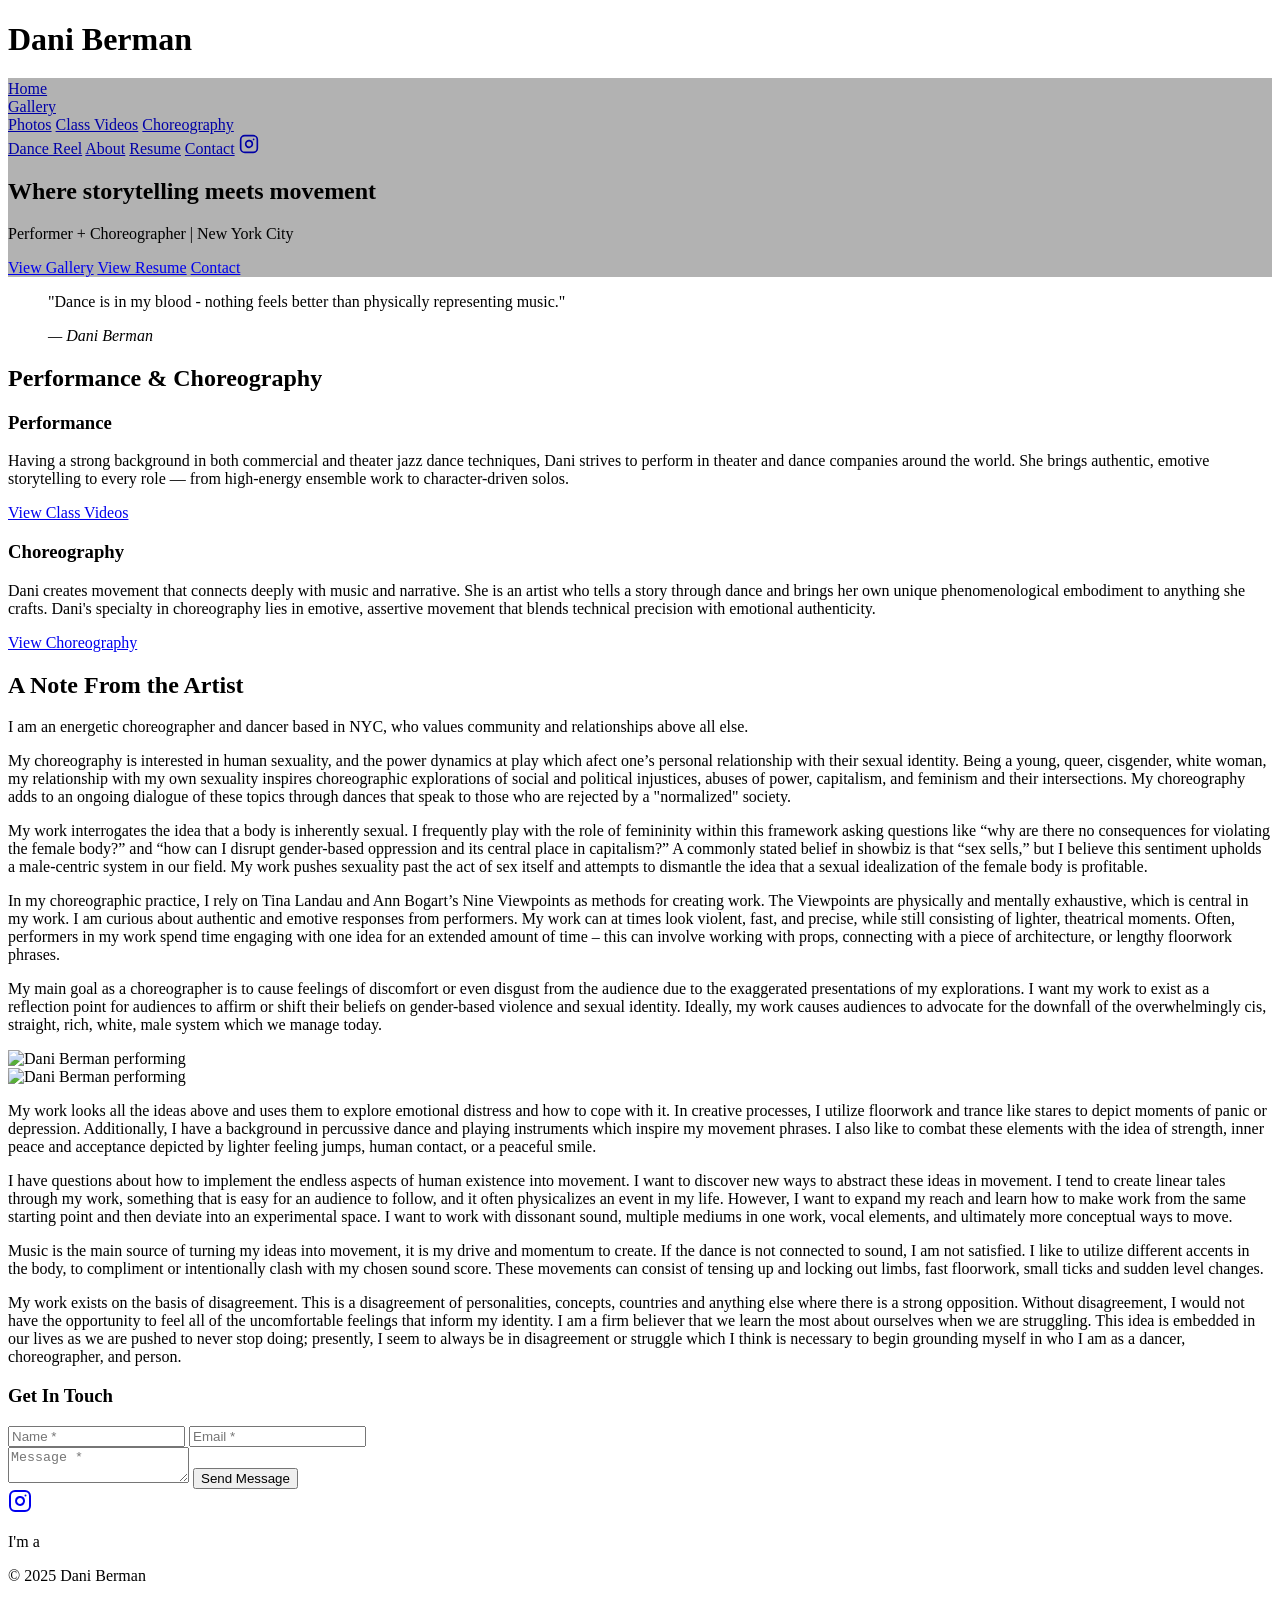
==== index.html @ 5fce4469 "Added new pictures and artist statement" ====
<!DOCTYPE html>
<html lang="en">
<head>
  <meta charset="UTF-8" />
  <meta name="viewport" content="width=device-width, initial-scale=1.0" />
  <title>Dani Berman | Dancer & Choreographer</title>
  <link rel="preconnect" href="https://fonts.googleapis.com">
  <link rel="preconnect" href="https://fonts.gstatic.com" crossorigin>
  <link href="https://fonts.googleapis.com/css2?family=Playfair+Display:wght@400;600;700&display=swap" rel="stylesheet">
  <link rel="stylesheet" href="style.css" />
  <style>
    /* Scroll Reveal Animation - Slide from Bottom */
    .reveal {
      opacity: 0;
      transform: translateY(100px);
      transition: all 0.8s ease;
    }

    .reveal.active {
      opacity: 1;
      transform: translateY(0);
    }

    /* Hero Section */
    .hero {
      background-image: url('Media/dani-banner.jpg');
      background-size: contain;
      background-position: center;
      background-repeat: no-repeat;
      position: relative;
      margin-top: -80px;
      padding-top: 80px;
    }

    .hero::before {
      content: '';
      position: absolute;
      top: 0;
      left: 0;
      right: 0;
      bottom: 0;
      background: rgba(0, 0, 0, 0.3);
      z-index: 1;
      pointer-events: none;
    }

    .hero-text {
      position: relative;
      z-index: 2;
    }
  </style>
</head>

<body>
  <header>
    <h1 class="logo">Dani Berman</h1>
    <nav>
      <a href="index.html" class="active">Home</a>
      <div class="dropdown">
        <a href="gallery.html">Gallery</a>
        <div class="dropdown-content">
          <a href="gallery.html#photos">Photos</a>
          <a href="gallery.html#class-videos">Class Videos</a>
          <a href="gallery.html#choreography">Choreography</a>
        </div>
      </div>
      <a href="dance-reel.html">Dance Reel</a>
      <a href="about.html">About</a>
      <a href="resume.html">Resume</a>
      <a href="contact.html">Contact</a>
      <a href="https://www.instagram.com/daniiberman" target="_blank" rel="noopener noreferrer" class="nav-social-link" aria-label="Instagram">
        <svg xmlns="http://www.w3.org/2000/svg" width="20" height="20" viewBox="0 0 24 24" fill="none" stroke="currentColor" stroke-width="2" stroke-linecap="round" stroke-linejoin="round">
          <rect x="2" y="2" width="20" height="20" rx="5" ry="5"></rect>
          <path d="M16 11.37A4 4 0 1 1 12.63 8 4 4 0 0 1 16 11.37z"></path>
          <line x1="17.5" y1="6.5" x2="17.51" y2="6.5"></line>
        </svg>
      </a>
    </nav>
  </header>

  <section class="hero">
    <div class="hero-text">
      <h2>Where storytelling meets movement</h2>
      <p class="hero-subtitle">Performer + Choreographer | New York City</p>
      <div class="hero-cta-group">
        <a href="gallery.html" class="btn btn-secondary">View Gallery</a>
        <a href="resume.html" class="btn btn-secondary">View Resume</a>
        <a href="contact.html" class="btn btn-secondary">Contact</a>
      </div>
    </div>
  </section>

  <section class="quote-feature">
    <blockquote>
      <p>"Dance is in my blood - nothing feels better than physically representing music."</p>
      <cite>— Dani Berman</cite>
    </blockquote>
  </section>

  <section class="dual-skills">
    <div class="content">
      <h2>Performance & Choreography</h2>
      <div class="skills-grid">
        <div class="skill-card">
          <h3>Performance</h3>
          <p>Having a strong background in both commercial and theater jazz dance techniques, Dani strives to perform in theater and dance companies around the world. She brings authentic, emotive storytelling to every role — from high-energy ensemble work to character-driven solos.</p>
          <a href="gallery.html#class-videos" class="btn btn-small">View Class Videos</a>
        </div>
        <div class="skill-card">
          <h3>Choreography</h3>
          <p>Dani creates movement that connects deeply with music and narrative. She is an artist who tells a story through dance and brings her own unique phenomenological embodiment to anything she crafts. Dani's specialty in choreography lies in emotive, assertive movement that blends technical precision with emotional authenticity.</p>
          <a href="gallery.html#choreography" class="btn btn-small">View Choreography</a>
        </div>
      </div>
    </div>
  </section>

  <section class="artist-statement">
    <div class="statement-container">
      <!-- h2 moved into the text column below -->

      <div class="statement-row reveal">
        <div class="statement-text">
          <h2>A Note From the Artist</h2>

          <p>I am an energetic choreographer and dancer based in NYC, who values community and relationships above all else.</p>
          <p>My choreography is interested in human sexuality, and the power dynamics at play which afect one’s personal relationship with their sexual identity. Being a young, queer, cisgender, white woman, my relationship with my own sexuality inspires choreographic explorations of social and political injustices, abuses of power, capitalism, and feminism and their intersections. My choreography adds to an ongoing dialogue of these topics through dances that speak to those who are rejected by a &quot;normalized&quot; society.</p>
          <p>My work interrogates the idea that a body is inherently sexual. I frequently play with the role of femininity within this framework asking questions like “why are there no consequences for violating the female body?” and “how can I disrupt gender-based oppression and its central place in capitalism?” A commonly stated belief in showbiz is that “sex sells,” but I believe this sentiment upholds a male-centric system in our field. My work pushes sexuality past the act of sex itself and attempts to dismantle the idea that a sexual idealization of the female body is profitable.</p>
          <p>In my choreographic practice, I rely on Tina Landau and Ann Bogart’s Nine Viewpoints as methods for creating work. The Viewpoints are physically and mentally exhaustive, which is central in my work. I am curious about authentic and emotive responses from performers. My work can at times look violent, fast, and precise, while still consisting of lighter, theatrical moments. Often, performers in my work spend time engaging with one idea for an extended amount of time – this can involve working with props, connecting with a piece of architecture, or lengthy floorwork phrases.</p>
          <p>My main goal as a choreographer is to cause feelings of discomfort or even disgust from the audience due to the exaggerated presentations of my explorations. I want my work to exist as a reflection point for audiences to affirm or shift their beliefs on gender-based violence and sexual identity. Ideally, my work causes audiences to advocate for the downfall of the overwhelmingly cis, straight, rich, white, male system which we manage today.</p>
        </div>
        <div class="statement-image">
          <img src="Media/25.jpeg" alt="Dani Berman performing" />
        </div>
      </div>

      <div class="statement-row reveal">
        <div class="statement-image">
          <img src="Media/27.jpeg" alt="Dani Berman performing" />
        </div>
        <div class="statement-text">
          <p>My work looks all the ideas above and uses them to explore emotional distress  and how to cope with it. In creative processes, I utilize floorwork and trance like stares to depict moments of panic or depression. Additionally, I have a background in percussive dance and playing instruments which inspire my movement phrases. I also like to combat these elements with the idea of strength, inner peace and acceptance depicted by lighter feeling jumps, human contact, or a peaceful smile.</p>

          <p>I have questions about how to implement the endless aspects of human existence into movement. I want to discover new ways to abstract these ideas in movement. I tend to create linear tales through my work, something that is easy for an audience to follow, and it often physicalizes an event in my life. However, I want to expand my reach and learn how to make work from the same starting point and then deviate into an experimental space. I want to work with dissonant sound, multiple mediums in one work, vocal elements, and ultimately more conceptual ways to move.</p>

          <p>Music is the main source of turning my ideas into movement, it is my drive and momentum to create. If the dance is not connected to sound, I am not satisfied. I like to utilize different accents in the body, to compliment or intentionally clash with my chosen sound score. These movements can consist of tensing up and locking out limbs, fast floorwork, small ticks and sudden level changes.</p>

          <p>My work exists on the basis of disagreement. This is a disagreement of personalities, concepts, countries and anything else where there is a strong opposition. Without disagreement, I would not have the opportunity to feel all of the uncomfortable feelings that inform my identity. I am a firm believer that we learn the most about ourselves when we are struggling. This idea is embedded in our lives as we are pushed to never stop doing; presently, I seem to always be in disagreement or struggle which I think is necessary to begin grounding myself in who I am as a dancer, choreographer, and person.</p>
        </div>
      </div>
    </div>
  </section>

  <section class="footer-contact">
    <div class="footer-contact-container">
      <h3>Get In Touch</h3>
      <form class="footer-contact-form" id="footerContactForm">
        <div class="footer-form-row">
          <input type="text" name="name" placeholder="Name *" required />
          <input type="email" name="email" placeholder="Email *" required />
        </div>
        <textarea name="message" placeholder="Message *" required></textarea>
        <button type="submit" class="btn btn-primary">Send Message</button>
      </form>
      <div id="footerStatusMessage" class="footer-message"></div>
    </div>
  </section>

  <footer>
    <div class="footer-left">
      <a href="https://www.instagram.com/daniiberman" target="_blank" rel="noopener noreferrer" class="social-link" aria-label="Instagram">
        <svg xmlns="http://www.w3.org/2000/svg" width="24" height="24" viewBox="0 0 24 24" fill="none" stroke="currentColor" stroke-width="2" stroke-linecap="round" stroke-linejoin="round">
          <rect x="2" y="2" width="20" height="20" rx="5" ry="5"></rect>
          <path d="M16 11.37A4 4 0 1 1 12.63 8 4 4 0 0 1 16 11.37z"></path>
          <line x1="17.5" y1="6.5" x2="17.51" y2="6.5"></line>
        </svg>
      </a>
      <div class="typing-container-footer">
        <p><span class="typing-static">I'm a&nbsp;</span><span class="typing-word-container"><span class="typed-text-footer"></span><span class="cursor-footer">&nbsp;</span></span></p>
      </div>
      <p>© 2025 Dani Berman</p>
    </div>
  </footer>

  <script>
    const footerForm = document.getElementById('footerContactForm');
    const footerStatusMessage = document.getElementById('footerStatusMessage');

    if (footerForm) {
      footerForm.addEventListener('submit', (e) => {
        e.preventDefault();

        const name = footerForm.elements.name.value;
        const email = footerForm.elements.email.value;
        const message = footerForm.elements.message.value;

        // Create mailto link
        const subject = encodeURIComponent(`Message from ${name}`);
        const body = encodeURIComponent(`${message}\n\n${name}`);
        const mailtoLink = `mailto:dani_berman@outlook.com?subject=${subject}&body=${body}`;

        // Open mail client
        window.location.href = mailtoLink;
      });
    }

    // Scroll Reveal Animation using Intersection Observer
    const reveals = document.querySelectorAll('.reveal');

    const revealOnScroll = new IntersectionObserver((entries) => {
      entries.forEach(entry => {
        if (entry.isIntersecting) {
          entry.target.classList.add('active');
        }
      });
    }, {
      threshold: 0.15
    });

    reveals.forEach(reveal => {
      revealOnScroll.observe(reveal);
    });

    // Footer Typing Effect
    const typedTextSpan = document.querySelector('.typed-text-footer');
    const cursor = document.querySelector('.cursor-footer');

    const words = ['choreographer', 'performer', 'professional'];
    const typingDelay = 100;
    const erasingDelay = 50;
    const newWordDelay = 2000;
    let wordIndex = 0;
    let charIndex = 0;

    function type() {
      if (charIndex < words[wordIndex].length) {
        cursor.classList.add('typing');
        typedTextSpan.textContent += words[wordIndex].charAt(charIndex);
        charIndex++;
        setTimeout(type, typingDelay);
      } else {
        cursor.classList.remove('typing');
        setTimeout(erase, newWordDelay);
      }
    }

    function erase() {
      if (charIndex > 0) {
        cursor.classList.add('typing');
        typedTextSpan.textContent = words[wordIndex].substring(0, charIndex - 1);
        charIndex--;
        setTimeout(erase, erasingDelay);
      } else {
        cursor.classList.remove('typing');
        wordIndex++;
        if (wordIndex >= words.length) wordIndex = 0;
        setTimeout(type, typingDelay + 500);
      }
    }

    document.addEventListener('DOMContentLoaded', () => {
      setTimeout(type, newWordDelay);
    });
  </script>
</body>
</html>
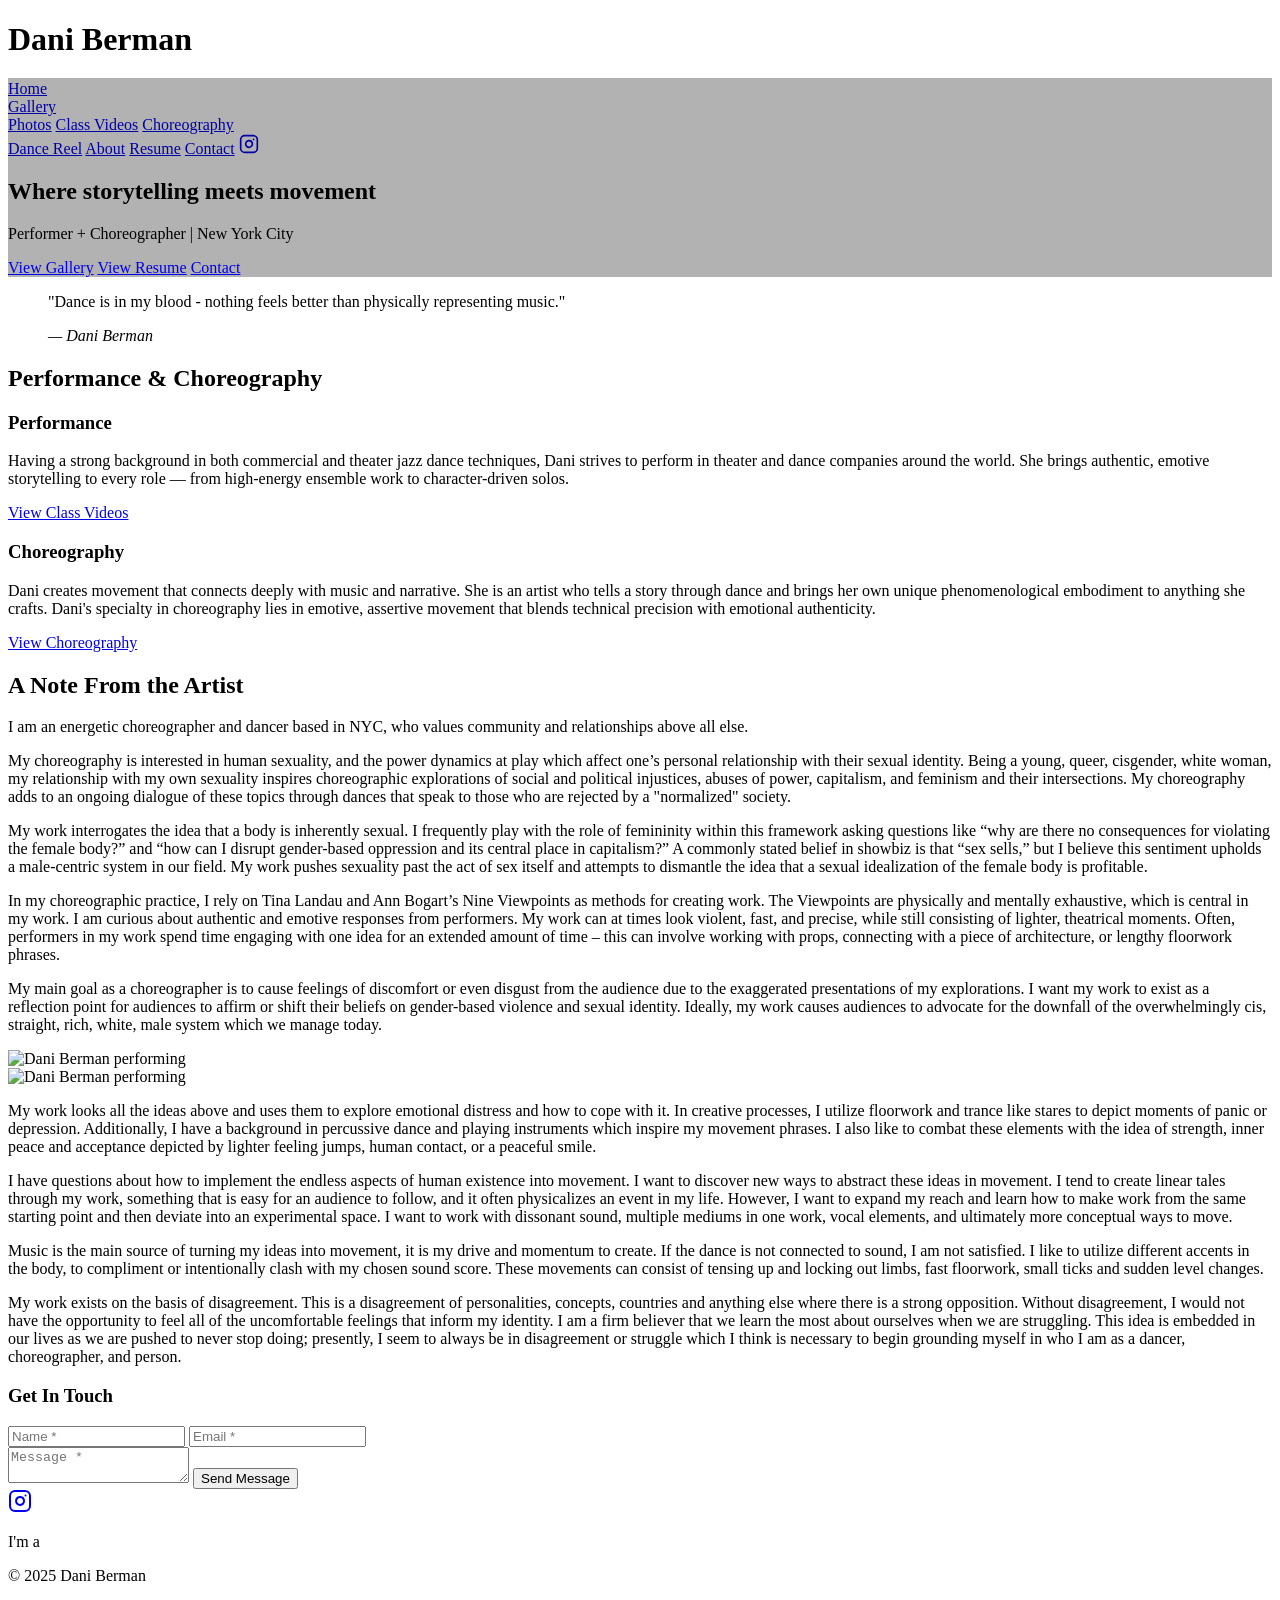
==== commit 6a664e38: "Fix resume bug" ====
--- a/index.html
+++ b/index.html
@@ -124,7 +124,7 @@
           <h2>A Note From the Artist</h2>
 
           <p>I am an energetic choreographer and dancer based in NYC, who values community and relationships above all else.</p>
-          <p>My choreography is interested in human sexuality, and the power dynamics at play which afect one’s personal relationship with their sexual identity. Being a young, queer, cisgender, white woman, my relationship with my own sexuality inspires choreographic explorations of social and political injustices, abuses of power, capitalism, and feminism and their intersections. My choreography adds to an ongoing dialogue of these topics through dances that speak to those who are rejected by a &quot;normalized&quot; society.</p>
+          <p>My choreography is interested in human sexuality, and the power dynamics at play which affect one’s personal relationship with their sexual identity. Being a young, queer, cisgender, white woman, my relationship with my own sexuality inspires choreographic explorations of social and political injustices, abuses of power, capitalism, and feminism and their intersections. My choreography adds to an ongoing dialogue of these topics through dances that speak to those who are rejected by a &quot;normalized&quot; society.</p>
           <p>My work interrogates the idea that a body is inherently sexual. I frequently play with the role of femininity within this framework asking questions like “why are there no consequences for violating the female body?” and “how can I disrupt gender-based oppression and its central place in capitalism?” A commonly stated belief in showbiz is that “sex sells,” but I believe this sentiment upholds a male-centric system in our field. My work pushes sexuality past the act of sex itself and attempts to dismantle the idea that a sexual idealization of the female body is profitable.</p>
           <p>In my choreographic practice, I rely on Tina Landau and Ann Bogart’s Nine Viewpoints as methods for creating work. The Viewpoints are physically and mentally exhaustive, which is central in my work. I am curious about authentic and emotive responses from performers. My work can at times look violent, fast, and precise, while still consisting of lighter, theatrical moments. Often, performers in my work spend time engaging with one idea for an extended amount of time – this can involve working with props, connecting with a piece of architecture, or lengthy floorwork phrases.</p>
           <p>My main goal as a choreographer is to cause feelings of discomfort or even disgust from the audience due to the exaggerated presentations of my explorations. I want my work to exist as a reflection point for audiences to affirm or shift their beliefs on gender-based violence and sexual identity. Ideally, my work causes audiences to advocate for the downfall of the overwhelmingly cis, straight, rich, white, male system which we manage today.</p>
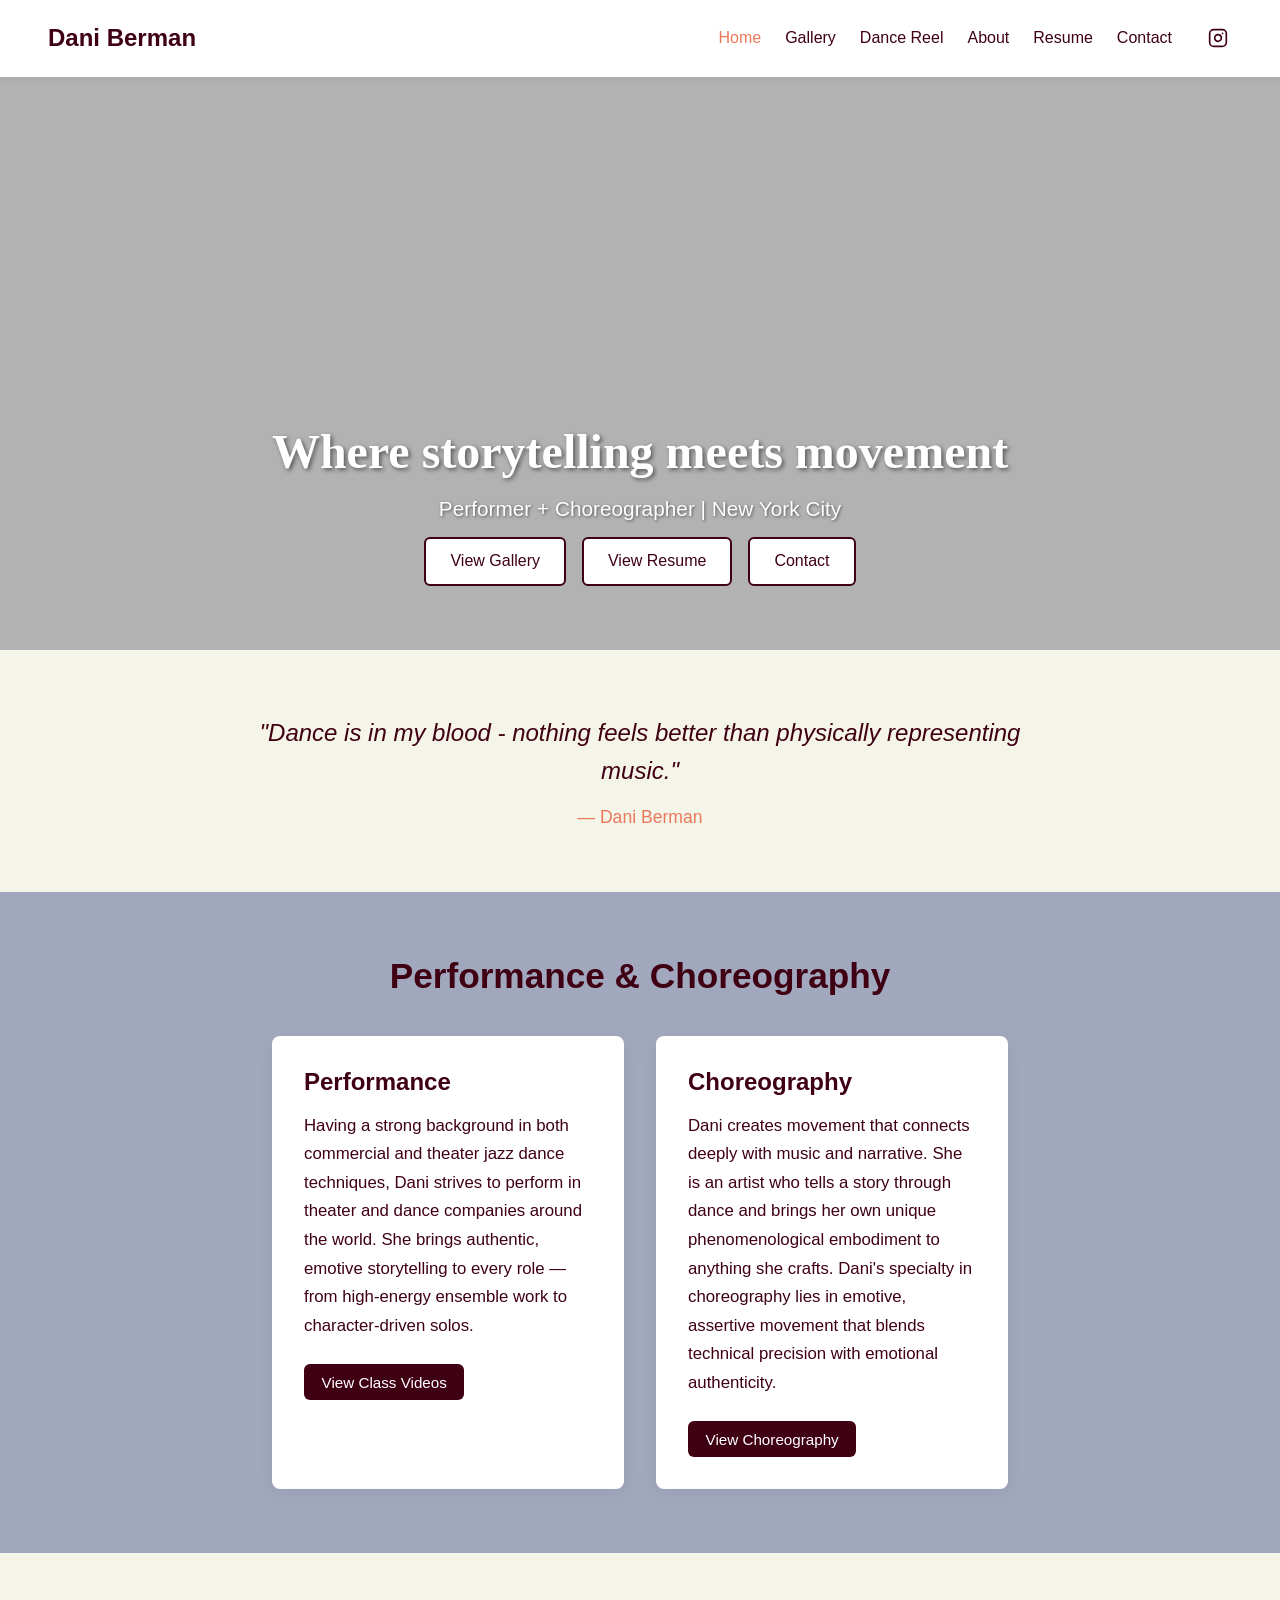
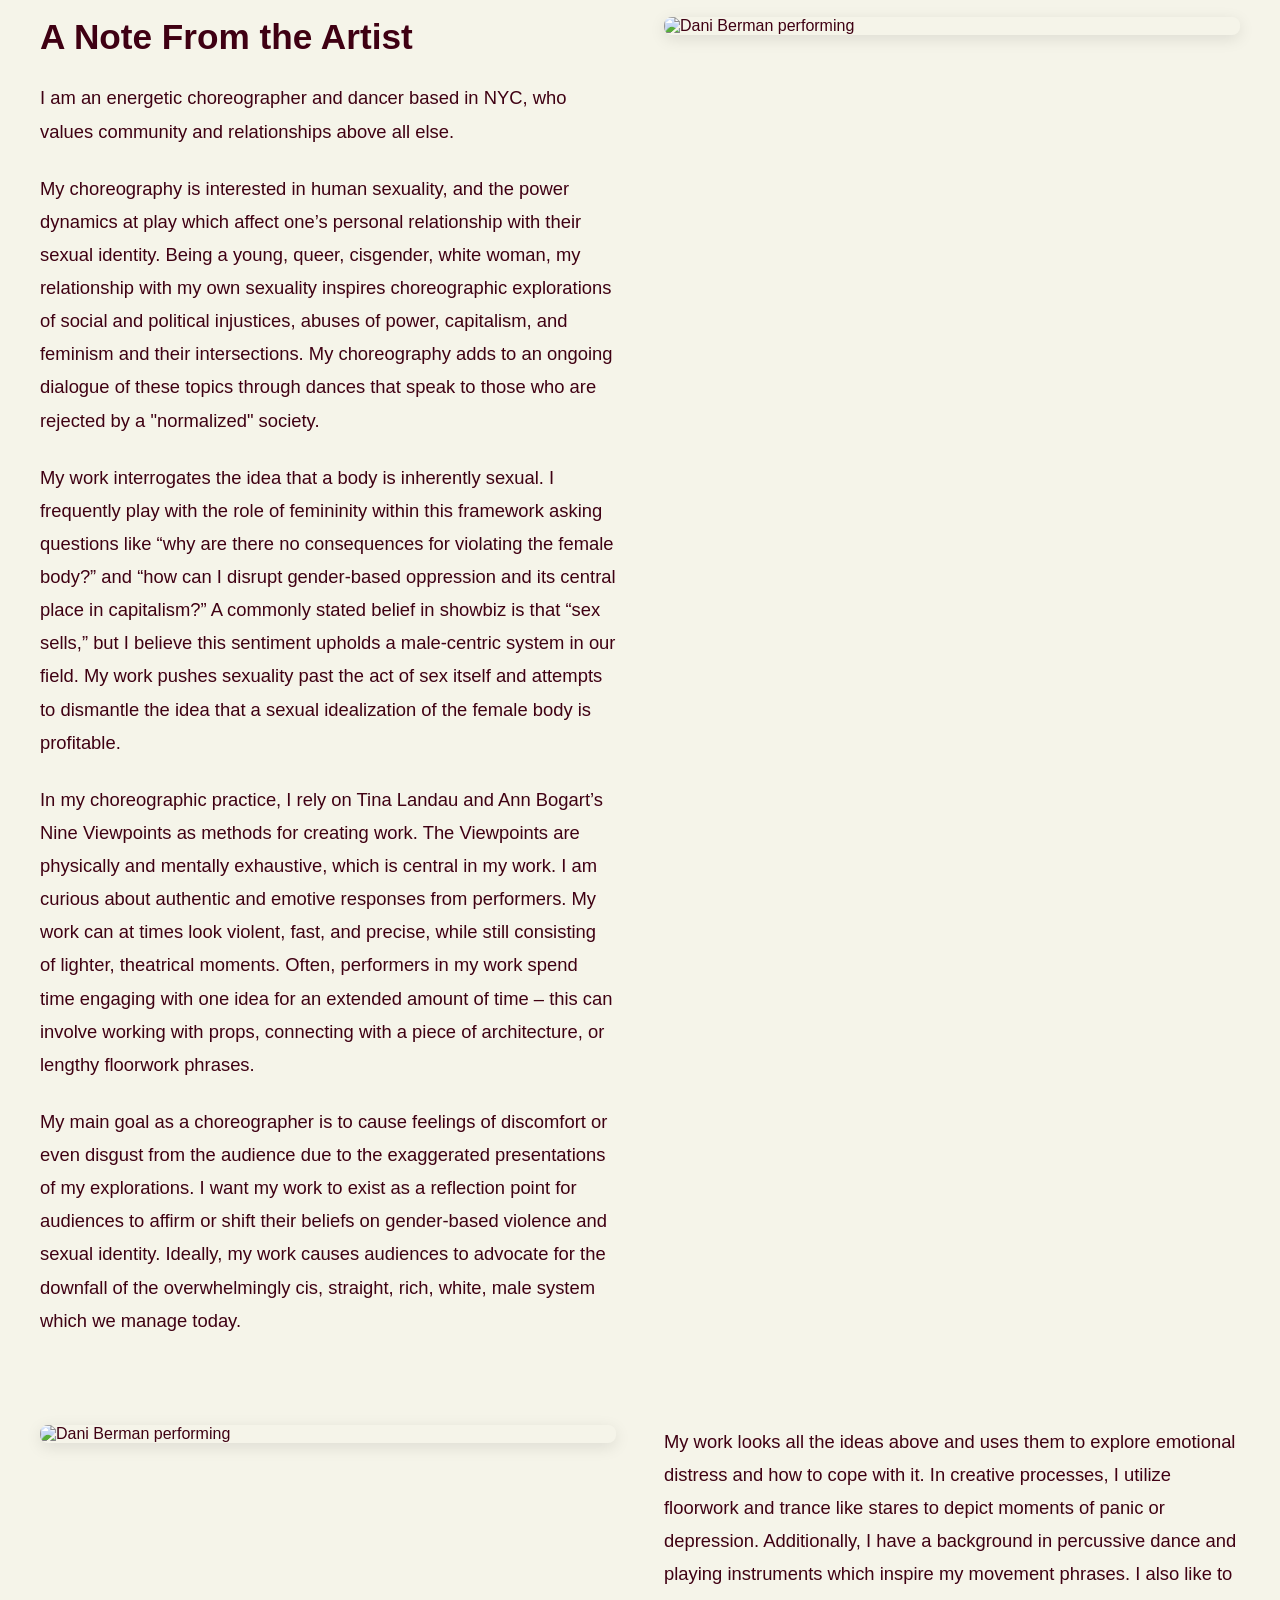
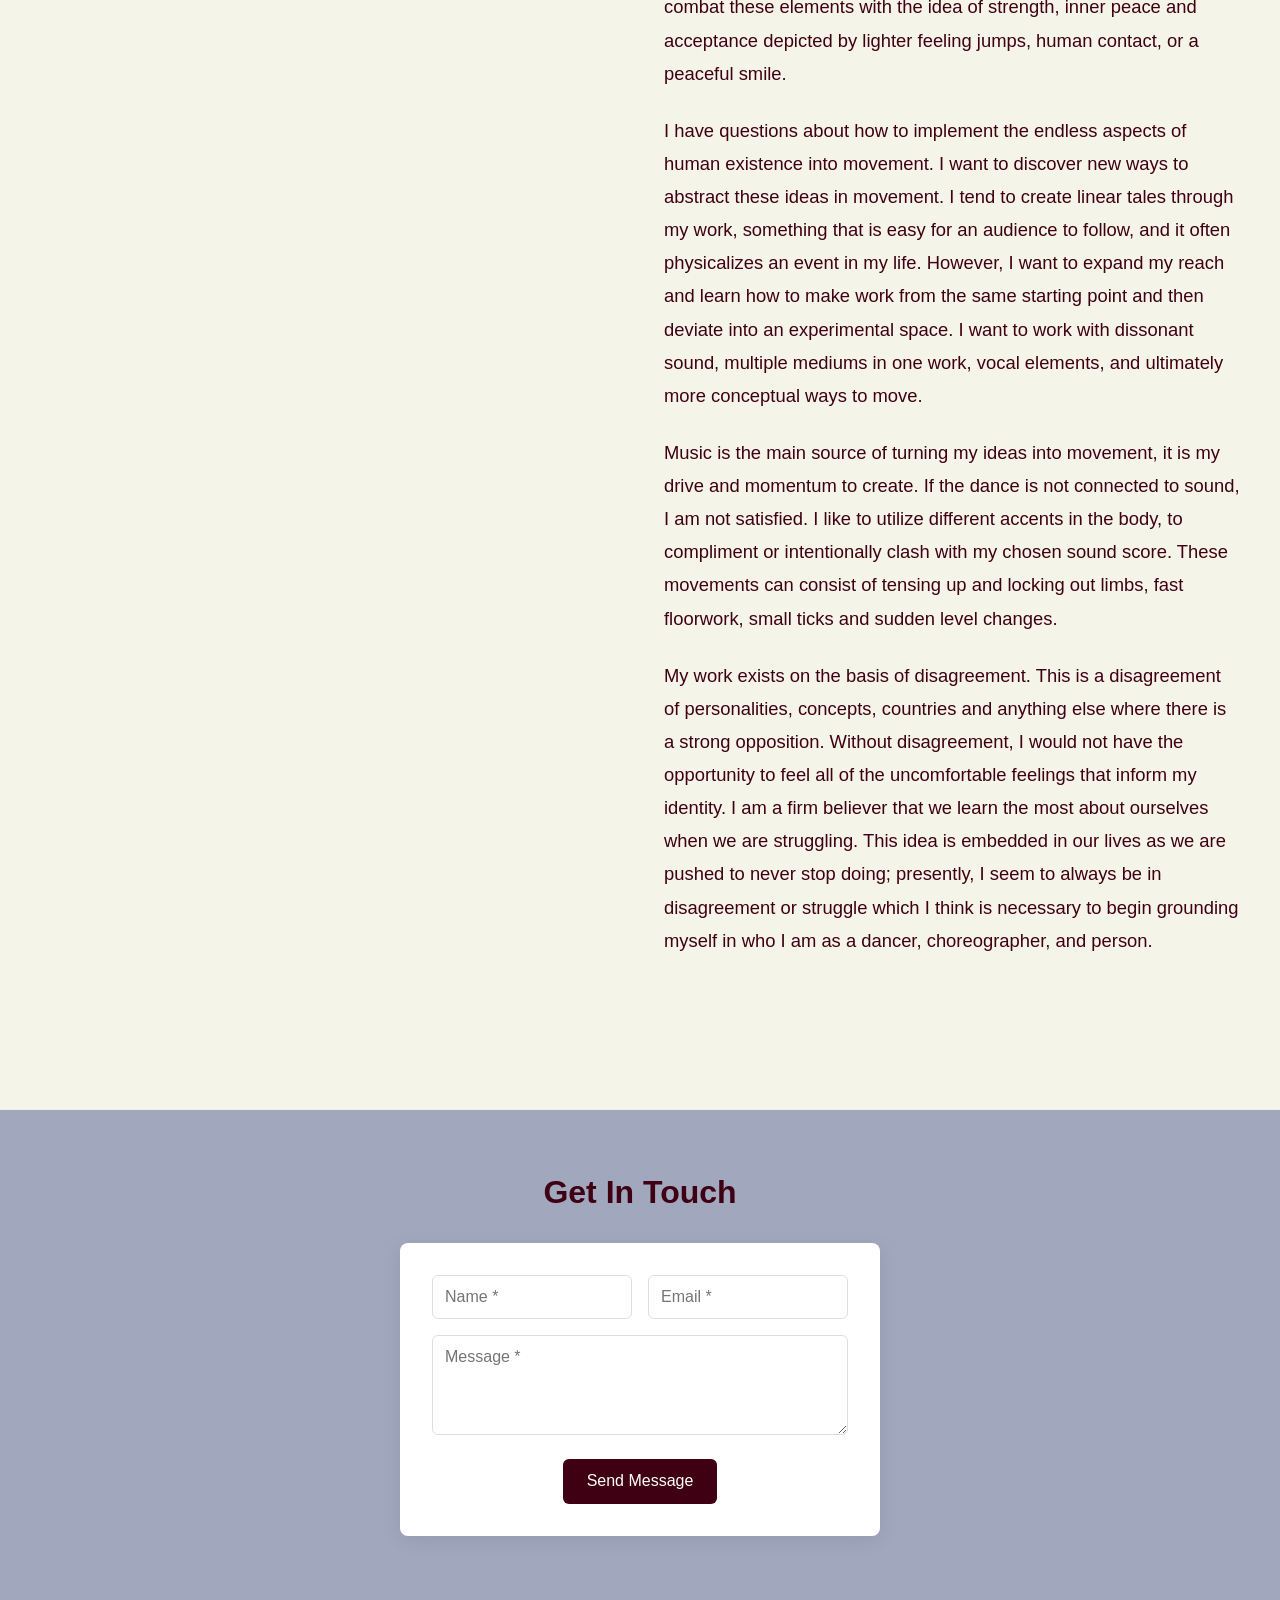
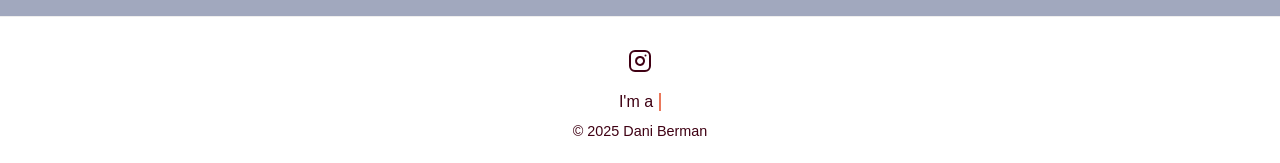
==== commit dcb0b21a: "Add Cor resume dropdown" ====
--- a/index.html
+++ b/index.html
@@ -66,7 +66,13 @@
       </div>
       <a href="dance-reel.html">Dance Reel</a>
       <a href="about.html">About</a>
-      <a href="resume.html">Resume</a>
+      <div class="dropdown">
+        <span class="dropdown-label">Resume</span>
+        <div class="dropdown-content">
+          <a href="resume.html">Performance</a>
+          <a href="coreographic-resume.html">Coreographic</a>
+        </div>
+      </div>
       <a href="contact.html">Contact</a>
       <a href="https://www.instagram.com/daniiberman" target="_blank" rel="noopener noreferrer" class="nav-social-link" aria-label="Instagram">
         <svg xmlns="http://www.w3.org/2000/svg" width="20" height="20" viewBox="0 0 24 24" fill="none" stroke="currentColor" stroke-width="2" stroke-linecap="round" stroke-linejoin="round">
--- a/style.css
+++ b/style.css
@@ -0,0 +1,1164 @@
+/* ===== Global Reset ===== */
+* {
+  margin: 0;
+  padding: 0;
+  box-sizing: border-box;
+}
+
+html {
+  scroll-behavior: smooth;
+  width: 100%;
+  overflow-x: hidden;
+}
+
+/* ===== Base ===== */
+body {
+  font-family: 'Poppins', sans-serif;
+  color: #3F0013;
+  background-color: #fff;
+  display: flex;
+  flex-direction: column;
+  min-height: 100vh;
+  width: 100%;
+  overflow-x: hidden;
+  padding-top: 80px;
+}
+
+/* ===== Header ===== */
+header {
+  display: flex;
+  justify-content: space-between;
+  align-items: center;
+  padding: 1.5rem 3rem;
+  background: #fff;
+  box-shadow: 0 2px 10px rgba(0, 0, 0, 0.05);
+  position: fixed;
+  top: 0;
+  left: 0;
+  right: 0;
+  z-index: 1000;
+  width: 100%;
+  border-bottom: 1px solid #fff;
+}
+
+.logo {
+  font-weight: 600;
+  font-size: 1.5rem;
+}
+
+.logo a {
+  text-decoration: none;
+  color: #3F0013;
+}
+
+nav {
+  display: flex;
+  gap: 1.5rem;
+  align-items: center;
+}
+
+nav a,
+.dropdown-label {
+  text-decoration: none;
+  color: #3F0013;
+  font-weight: 500;
+  transition: color 0.3s ease;
+}
+
+nav a:hover,
+nav a.active,
+.dropdown-label:hover,
+.dropdown-label.active {
+  color: #EA785B;
+}
+
+.dropdown-label {
+  cursor: default;
+  display: inline-block;
+  line-height: 1.2;
+}
+
+/* Dropdown Menu */
+.dropdown {
+  position: relative;
+  display: inline-block;
+}
+
+.dropdown-content {
+  display: none;
+  position: absolute;
+  background-color: #fff;
+  min-width: 140px;
+  box-shadow: 0 4px 16px rgba(0, 0, 0, 0.1);
+  border-radius: 6px;
+  z-index: 1000;
+  top: calc(100% + 0.5rem);
+  left: 0;
+}
+
+.dropdown-content::before {
+  content: '';
+  position: absolute;
+  top: -0.5rem;
+  left: 0;
+  right: 0;
+  height: 0.5rem;
+}
+
+.dropdown-content a {
+  color: #3F0013;
+  padding: 0.75rem 1rem;
+  text-decoration: none;
+  display: block;
+  margin-left: 0;
+  font-weight: 500;
+  transition: all 0.3s ease;
+}
+
+.dropdown-content a:first-child {
+  border-radius: 6px 6px 0 0;
+}
+
+.dropdown-content a:last-child {
+  border-radius: 0 0 6px 6px;
+}
+
+.dropdown-content a:hover {
+  background-color: rgba(234, 120, 91, 0.1);
+  color: #EA785B;
+}
+
+.dropdown:hover .dropdown-content {
+  display: block;
+}
+
+/* Nav Social Link */
+.nav-social-link {
+  display: flex;
+  align-items: center;
+  justify-content: center;
+  padding: 0.25rem;
+  margin-left: 0.5rem;
+  transition: all 0.3s ease;
+}
+
+.nav-social-link svg {
+  display: block;
+  stroke: #3F0013;
+  transition: stroke 0.3s ease;
+}
+
+.nav-social-link:hover svg {
+  stroke: #EA785B;
+}
+
+/* ===== Hero ===== */
+.hero {
+  flex: 1;
+  display: flex;
+  align-items: flex-end;
+  justify-content: center;
+  background: url('Media/dani-banner.jpg') center center no-repeat;
+  background-size: 100% 100%;
+  text-align: center;
+  padding: 4rem 2rem;
+  min-height: 650px;
+  max-height: 650px;
+  position: relative;
+}
+
+.hero-text {
+  max-width: 800px;
+  margin: 0 auto;
+  position: relative;
+  z-index: 2;
+}
+
+.hero-text h2 {
+  font-size: 3rem;
+  margin-bottom: 1rem;
+  font-weight: 600;
+  line-height: 1.2;
+  color: #fff;
+  text-shadow: 2px 2px 4px rgba(0, 0, 0, 0.5);
+  font-family: 'Playfair Display', serif;
+}
+
+.hero-subtitle {
+  font-size: 1.3rem;
+  margin-bottom: 1rem;
+  font-weight: 500;
+  color: #fff;
+  text-shadow: 1px 1px 3px rgba(0, 0, 0, 0.5);
+}
+
+.hero-description {
+  font-size: 1.1rem;
+  margin-bottom: 2rem;
+  color: #fff;
+  font-weight: 400;
+  text-shadow: 1px 1px 3px rgba(0, 0, 0, 0.5);
+}
+
+.hero-cta-group {
+  display: flex;
+  gap: 1rem;
+  justify-content: center;
+  flex-wrap: wrap;
+}
+
+.btn {
+  padding: 0.85rem 1.5rem;
+  border-radius: 6px;
+  text-decoration: none;
+  transition: all 0.3s ease;
+  font-weight: 500;
+  display: inline-block;
+}
+
+.btn-primary {
+  background: #3F0013;
+  color: #fff;
+}
+
+.btn-primary:hover {
+  background: #EA785B;
+  transform: translateY(-2px);
+  box-shadow: 0 4px 12px rgba(217, 135, 91, 0.3);
+}
+
+.btn-secondary {
+  background: #fff;
+  color: #3F0013;
+  border: 2px solid #3F0013;
+}
+
+.btn-secondary:hover {
+  background: #3F0013;
+  color: #fff;
+  transform: translateY(-2px);
+  box-shadow: 0 4px 12px rgba(46, 46, 46, 0.2);
+}
+
+.btn-small {
+  padding: 0.6rem 1.1rem;
+  font-size: 0.95rem;
+}
+
+/* ===== Content ===== */
+.content {
+  flex: 1;
+  max-width: 800px;
+  margin: 3rem auto;
+  padding: 0 2rem;
+}
+
+.content:has(.video-container) {
+  max-width: 1200px;
+}
+
+.content h2 {
+  font-size: 2rem;
+  margin-bottom: 1.5rem;
+  color: #3F0013;
+}
+
+.content p {
+  font-size: 1.05rem;
+  line-height: 1.7;
+  margin-bottom: 1.5rem;
+  color: #3F0013;
+}
+
+/* ===== Quote Feature Section ===== */
+.quote-feature {
+  background: #f5f4e9;
+  padding: 4rem 2rem;
+  text-align: center;
+}
+
+.quote-feature blockquote {
+  max-width: 800px;
+  margin: 0 auto;
+  position: relative;
+}
+
+.quote-feature blockquote p {
+  font-size: 1.5rem;
+  font-style: italic;
+  color: #3F0013;
+  line-height: 1.6;
+  margin-bottom: 1rem;
+  font-weight: 400;
+}
+
+.quote-feature blockquote cite {
+  font-size: 1.1rem;
+  color: #EA785B;
+  font-style: normal;
+  font-weight: 500;
+}
+
+/* ===== Dual Skills Section ===== */
+.dual-skills {
+  background: #A1A8BE;
+  padding: 4rem 2rem;
+}
+
+.dual-skills .content {
+  margin: 0 auto;
+}
+
+.dual-skills h2 {
+  text-align: center;
+  font-size: 2.2rem;
+  margin-bottom: 2.5rem;
+  color: #3F0013;
+}
+
+.skills-grid {
+  display: grid;
+  grid-template-columns: repeat(auto-fit, minmax(300px, 1fr));
+  gap: 2rem;
+  max-width: 900px;
+  margin: 0 auto;
+}
+
+.skill-card {
+  background: #fff;
+  padding: 2rem;
+  border-radius: 8px;
+  box-shadow: 0 4px 16px rgba(0, 0, 0, 0.06);
+  transition: transform 0.3s ease, box-shadow 0.3s ease;
+}
+
+.skill-card:hover {
+  transform: translateY(-5px);
+  box-shadow: 0 6px 24px rgba(0, 0, 0, 0.1);
+}
+
+.skill-card h3 {
+  font-size: 1.5rem;
+  margin-bottom: 1rem;
+  color: #3F0013;
+  font-weight: 600;
+}
+
+.skill-card p {
+  font-size: 1.05rem;
+  line-height: 1.7;
+  color: #3F0013;
+  margin-bottom: 1.5rem;
+}
+
+.skill-card .btn {
+  background: #3F0013;
+  color: #fff;
+}
+
+.skill-card .btn:hover {
+  background: #EA785B;
+}
+
+/* ===== Artist Statement Section ===== */
+.artist-statement {
+  background: #f5f4e9;
+  padding: 4rem 2rem;
+}
+
+.statement-container {
+  max-width: 1200px;
+  margin: 0 auto;
+}
+
+.artist-statement h2 {
+  text-align: left;
+  font-size: 2.2rem;
+  margin-bottom: 1.5rem;
+  color: #3F0013;
+}
+
+.statement-row {
+  display: flex;
+  gap: 3rem;
+  align-items: flex-start;
+  margin-bottom: 4rem;
+}
+
+.statement-row-reverse .statement-images {
+  align-items: flex-start;
+}
+
+.statement-row-reverse {
+  flex-direction: row-reverse;
+}
+
+.statement-text {
+  flex: 1;
+}
+
+.statement-text p {
+  font-size: 1.15rem;
+  line-height: 1.8;
+  margin-bottom: 1.5rem;
+  color: #3F0013;
+  text-align: left;
+}
+
+.statement-images {
+  flex: 1;
+  display: flex;
+  flex-direction: column;
+  gap: 2rem;
+}
+
+.statement-image {
+  flex: 1;
+  display: flex;
+  justify-content: center;
+  align-items: flex-start;
+}
+
+.statement-image img {
+  width: 100%;
+  height: auto;
+  border-radius: 8px;
+  box-shadow: 0 4px 16px rgba(0, 0, 0, 0.1);
+  object-fit: cover;
+}
+
+/* ===== Resume Page Layout - Fullscreen ===== */
+.resume-page-fullscreen {
+  display: flex;
+  flex-direction: column;
+  min-height: calc(100vh - 70px); /* Full viewport height minus header */
+  background-color: #5F5420;
+  overflow: visible;
+}
+
+/* Compact Header with Download Buttons */
+.resume-header-compact {
+  display: flex;
+  justify-content: space-between;
+  align-items: center;
+  padding: 1.5rem 3rem;
+  background: #EA785B;
+  box-shadow: 0 2px 8px rgba(0, 0, 0, 0.05);
+}
+
+.resume-header-compact h2 {
+  font-size: 1.8rem;
+  margin: 0;
+  color: #3F0013;
+  font-weight: 600;
+}
+
+.download-buttons {
+  display: flex;
+  gap: 1rem;
+}
+
+/* Resume Split Layout */
+.resume-split-container {
+  flex: 1;
+  display: flex;
+  overflow: hidden;
+  background: #5F5420;
+  border: 3px solid #3F0013;
+  border-radius: 0;
+  margin: 1rem 2rem 2rem 2rem;
+}
+
+.resume-split-left,
+.resume-split-right {
+  flex: 1;
+  display: flex;
+  flex-direction: column;
+  align-items: stretch;
+  overflow: hidden;
+  background: #fff;
+}
+
+.resume-split-left {
+  border-right: 3px solid #3F0013;
+  background: #fff;
+}
+
+.resume-split-left h3,
+.resume-split-right h3 {
+  font-size: 1.3rem;
+  color: #3F0013;
+  padding: 1.5rem 2rem 1rem;
+  margin: 0;
+  background: #fff;
+  border-bottom: 1px solid #3F0013;
+}
+
+.pdf-embed {
+  flex: 1;
+  overflow: hidden;
+  background: #fff;
+  display: flex;
+  flex-direction: column;
+  padding: 0;
+}
+
+.pdf-embed iframe {
+  flex: 1;
+  width: 100%;
+  height: 100%;
+  border: none;
+  background: #fff;
+  display: block;
+}
+
+.resume-image-container {
+  flex: 1;
+  overflow: auto;
+  background: #fff;
+  display: flex;
+  align-items: flex-start;
+  justify-content: center;
+  padding: 0;
+}
+
+.resume-image-container img {
+  width: 100%;
+  height: auto;
+  display: block;
+  background: #fff;
+}
+
+.headshot-container {
+  flex: 1;
+  display: flex;
+  align-items: flex-start;
+  justify-content: center;
+  padding: 0;
+  overflow: hidden;
+  background: #fff;
+}
+
+.headshot-container img {
+  width: 100%;
+  height: 100%;
+  object-fit: cover;
+  object-position: top;
+  border-radius: 0;
+  box-shadow: none;
+}
+
+/* Legacy PDF Fullscreen Container (for backwards compatibility) */
+.pdf-fullscreen-container {
+  flex: 1;
+  display: flex;
+  justify-content: center;
+  align-items: stretch;
+  padding: 0;
+  overflow: hidden;
+  background: #fff;
+}
+
+.pdf-fullscreen-container iframe {
+  width: 100%;
+  height: 100%;
+  border: none;
+  border-radius: 0;
+  box-shadow: none;
+  background: #fff;
+}
+
+/* Legacy Resume Page Layout (kept for compatibility) */
+.resume-page {
+  display: flex;
+  flex-direction: column;
+  align-items: center;
+  padding: 3rem 1rem;
+  background-color: #fff;
+  max-width: none;
+}
+
+.resume-header {
+  display: flex;
+  flex-direction: column;
+  align-items: center;
+  margin-bottom: 2rem;
+  text-align: center;
+}
+
+.resume-header h2 {
+  font-size: 2rem;
+  margin-bottom: 0.75rem;
+  color: #3F0013;
+}
+
+.resume-header .btn-small {
+  background-color: #3F0013;
+  color: #fff;
+  border-radius: 4px;
+  padding: 0.5rem 1rem;
+  font-size: 0.9rem;
+  text-decoration: none;
+  transition: background-color 0.3s ease;
+}
+
+.resume-header .btn-small:hover {
+  background-color: #EA785B;
+}
+
+/* ===== Gallery Page ===== */
+main.gallery-page {
+  padding: 3rem 2rem;
+  max-width: 1400px;
+  margin: 0 auto;
+}
+
+.gallery-page h2 {
+  text-align: center;
+  font-size: 2.2rem;
+  margin-bottom: 2rem;
+  color: #3F0013;
+}
+
+.gallery-nav {
+  display: flex;
+  gap: 1rem;
+  justify-content: center;
+  margin-bottom: 3rem;
+}
+
+.gallery-grid {
+  display: grid;
+  grid-template-columns: repeat(3, 1fr);
+  gap: 2rem;
+  margin-bottom: 4rem;
+}
+
+.gallery-item {
+  display: flex;
+  flex-direction: column;
+  gap: 0.5rem;
+}
+
+.gallery-item img {
+  width: 100%;
+  height: auto;
+  object-fit: contain;
+  border-radius: 8px;
+  box-shadow: 0 4px 16px rgba(0, 0, 0, 0.1);
+  transition: transform 0.3s ease, box-shadow 0.3s ease;
+}
+
+.gallery-item img:hover {
+  transform: translateY(-5px);
+  box-shadow: 0 6px 24px rgba(0, 0, 0, 0.15);
+}
+
+.gallery-credit {
+  font-size: 0.85rem;
+  color: #666;
+  text-align: center;
+  font-style: italic;
+  margin: 0;
+}
+
+.videos-heading {
+  text-align: center;
+  font-size: 1.8rem;
+  margin: 4rem 0 2rem;
+  color: #3F0013;
+  scroll-margin-top: 140px;
+}
+
+.video-gallery {
+  display: grid;
+  grid-template-columns: repeat(2, 1fr);
+  gap: 3rem;
+  margin-bottom: 3rem;
+}
+
+.video-item {
+  display: flex;
+  flex-direction: column;
+  gap: 0.75rem;
+}
+
+.video-item .video-container {
+  position: relative;
+  padding-bottom: 56.25%; /* 16:9 aspect ratio */
+  height: 0;
+  overflow: hidden;
+  border-radius: 8px;
+  box-shadow: 0 4px 16px rgba(0, 0, 0, 0.1);
+}
+
+.video-item .video-container video {
+  position: absolute;
+  top: 0;
+  left: 0;
+  width: 100%;
+  height: 100%;
+  border-radius: 8px;
+}
+
+.video-item .video-container iframe {
+  position: absolute;
+  top: 0;
+  left: 0;
+  width: 100%;
+  height: 100%;
+  border-radius: 8px;
+}
+
+.video-credit {
+  font-size: 0.9rem;
+  color: #666;
+  text-align: center;
+  margin: 0;
+}
+
+/* ===== Legacy Video Container (for backwards compatibility) ===== */
+.video-container-wrapper {
+  flex: 1;
+  max-width: 1200px;
+  margin: 0 auto 3rem;
+  padding: 0 2rem;
+}
+
+.video-container-wrapper .video-container {
+  position: relative;
+  padding-bottom: 56.25%; /* 16:9 aspect ratio */
+  height: 0;
+  overflow: hidden;
+  margin: 0;
+  width: 100%;
+  border-radius: 8px;
+  box-shadow: 0 4px 12px rgba(0, 0, 0, 0.1);
+}
+
+.video-container-wrapper .video-container iframe {
+  position: absolute;
+  top: 0;
+  left: 0;
+  width: 100%;
+  height: 100%;
+  border-radius: 8px;
+}
+
+/* ===== Resume PDF Embed Styling ===== */
+.pdf-container-wrapper {
+  display: flex;
+  justify-content: center;
+  width: 100%;
+}
+
+.pdf-container {
+  width: 85%;
+  max-width: none;
+  background: #fff;
+  box-shadow: 0 6px 20px rgba(0, 0, 0, 0.08);
+  border-radius: 8px;
+  overflow: hidden;
+}
+
+.pdf-container iframe {
+  border: none;
+  width: 100%;
+  height: 1300px;
+  display: block;
+}
+
+/* ===== Form Styles ===== */
+form {
+  display: flex;
+  flex-direction: column;
+  gap: 1rem;
+  margin: 2rem auto;
+  width: 80%;              /* Make it wide on desktop */
+  max-width: 700px;        /* But don't let it blow out */
+  background: #fff;
+  padding: 2rem;
+  border-radius: 8px;
+  box-shadow: 0 4px 20px rgba(0, 0, 0, 0.08);
+}
+
+label {
+  font-weight: 500;
+  margin-bottom: 0.25rem;
+  color: #3F0013;
+}
+
+input[type="text"],
+input[type="email"],
+textarea {
+  width: 100%;
+  padding: 0.75rem;
+  border: 1px solid #ddd;
+  border-radius: 5px;
+  font-family: 'Poppins', sans-serif;
+  font-size: 1rem;
+  transition: border-color 0.3s ease;
+  box-sizing: border-box;
+}
+
+input[type="text"]:focus,
+input[type="email"]:focus,
+textarea:focus {
+  outline: none;
+  border-color: #EA785B;
+}
+
+textarea {
+  resize: vertical;
+  min-height: 120px;
+}
+
+form button {
+  align-self: flex-start;
+  margin-top: 0.5rem;
+  cursor: pointer;
+  border: none;
+  font-family: 'Poppins', sans-serif;
+  font-size: 1rem;
+}
+
+/* ===== Footer ===== */
+footer {
+  padding: 1.5rem 2rem;
+  font-size: 0.9rem;
+  background: #fff;
+  border-top: 1px solid #eee;
+  display: flex;
+  flex-direction: column;
+  align-items: center;
+  justify-content: center;
+  gap: 0.75rem;
+  flex-shrink: 0;
+  margin-top: auto;
+  width: 100%;
+}
+
+footer p {
+  margin: 0;
+}
+
+.footer-left {
+  display: flex;
+  flex-direction: column;
+  align-items: center;
+  gap: 0.75rem;
+  width: 100%;
+}
+
+.footer-right {
+  display: flex;
+  align-items: center;
+}
+
+.typing-container-footer {
+  font-size: 1rem;
+  display: flex;
+  justify-content: center;
+  align-items: center;
+}
+
+.typing-container-footer p {
+  margin: 0;
+  color: #3F0013;
+  display: inline-flex;
+  justify-content: center;
+  align-items: center;
+  white-space: nowrap;
+}
+
+.typing-static {
+  display: inline;
+}
+
+.typing-word-container {
+  display: inline;
+}
+
+.typed-text-footer {
+  color: #EA785B;
+  font-weight: 600;
+}
+
+.cursor-footer {
+  display: inline-block;
+  background-color: #EA785B;
+  margin-left: 0.1rem;
+  width: 2px;
+  animation: blink 1s infinite;
+}
+
+.cursor-footer.typing {
+  animation: none;
+}
+
+@keyframes blink {
+  0% { background-color: #EA785B; }
+  49% { background-color: #EA785B; }
+  50% { background-color: transparent; }
+  99% { background-color: transparent; }
+  100% { background-color: #EA785B; }
+}
+
+.social-link {
+  display: inline-flex;
+  align-items: center;
+  justify-content: center;
+  color: #3F0013;
+  transition: all 0.3s ease;
+  padding: 0.5rem;
+  border-radius: 50%;
+}
+
+.social-link:hover {
+  color: #EA785B;
+  background: rgba(217, 135, 91, 0.1);
+  transform: translateY(-2px);
+}
+
+.social-link svg {
+  display: block;
+}
+
+/* ===== Footer Contact Form ===== */
+.footer-contact {
+  background: #A1A8BE;
+  padding: 4rem 2rem 3rem;
+  border-top: 1px solid #eee;
+  flex-shrink: 0;
+  width: 100%;
+}
+
+.footer-contact-container {
+  max-width: 600px;
+  margin: 0 auto;
+  text-align: center;
+}
+
+.footer-contact h3 {
+  font-size: 2rem;
+  margin-bottom: 2rem;
+  color: #3F0013;
+}
+
+.footer-contact-form {
+  display: flex;
+  flex-direction: column;
+  gap: 1rem;
+}
+
+.footer-form-row {
+  display: grid;
+  grid-template-columns: 1fr 1fr;
+  gap: 1rem;
+}
+
+.footer-contact-form input,
+.footer-contact-form textarea {
+  width: 100%;
+  padding: 0.75rem;
+  border: 1px solid #ddd;
+  border-radius: 6px;
+  font-family: 'Poppins', sans-serif;
+  font-size: 1rem;
+  transition: border-color 0.3s ease;
+}
+
+.footer-contact-form input:focus,
+.footer-contact-form textarea:focus {
+  outline: none;
+  border-color: #EA785B;
+}
+
+.footer-contact-form textarea {
+  min-height: 100px;
+  resize: vertical;
+}
+
+.footer-contact-form button {
+  align-self: center;
+  margin-top: 0.5rem;
+}
+
+.footer-message {
+  margin-top: 1rem;
+  padding: 1rem;
+  border-radius: 6px;
+  display: none;
+  font-weight: 500;
+}
+
+.footer-message.success {
+  background-color: #d4edda;
+  color: #155724;
+  border: 1px solid #c3e6cb;
+}
+
+.footer-message.error {
+  background-color: #f8d7da;
+  color: #721c24;
+  border: 1px solid #f5c6cb;
+}
+
+/* ===== Page-Specific Styles ===== */
+.about-page .footer-contact {
+  background: #5F5420;
+}
+
+body.gallery-page .footer-contact {
+  background: #F3D0C3;
+}
+
+.resume-page .footer-contact {
+  background: #EA785B;
+  width: 100vw;
+  margin-left: calc(-50vw + 50%);
+  padding-left: calc(50vw - 50%);
+  padding-right: calc(50vw - 50%);
+}
+
+/* ===== Responsive Design ===== */
+@media (max-width: 768px) {
+  .hero-text h2 {
+    font-size: 2rem;
+  }
+
+  .hero-subtitle {
+    font-size: 1.1rem;
+  }
+
+  .hero-description {
+    font-size: 1rem;
+  }
+
+  .hero-cta-group {
+    flex-direction: column;
+    gap: 0.75rem;
+  }
+
+  .btn {
+    width: 100%;
+    max-width: 300px;
+  }
+
+  .quote-feature blockquote p {
+    font-size: 1.2rem;
+  }
+
+  .dual-skills h2 {
+    font-size: 1.8rem;
+  }
+
+  .skills-grid {
+    grid-template-columns: 1fr;
+    gap: 1.5rem;
+  }
+
+  .artist-statement h2 {
+    font-size: 1.8rem;
+  }
+
+  .statement-row,
+  .statement-row-reverse {
+    flex-direction: column;
+    gap: 2rem;
+    margin-bottom: 3rem;
+  }
+
+  .statement-image img {
+    max-width: 100%;
+  }
+
+  .gallery-grid {
+    grid-template-columns: 1fr;
+    gap: 2rem;
+  }
+
+  .video-gallery {
+    grid-template-columns: 1fr;
+    gap: 2rem;
+  }
+
+  .videos-heading {
+    font-size: 1.5rem;
+    margin: 3rem 0 1.5rem;
+  }
+
+  .pdf-container {
+    width: 95%;
+  }
+
+  .resume-header h2 {
+    font-size: 1.6rem;
+  }
+
+  .resume-header {
+    margin-bottom: 1.5rem;
+  }
+
+  /* Fullscreen Resume - Mobile */
+  .resume-header-compact {
+    flex-direction: column;
+    gap: 1rem;
+    padding: 1rem 1.5rem;
+    text-align: center;
+  }
+
+  .resume-header-compact h2 {
+    font-size: 1.5rem;
+  }
+
+  .download-buttons {
+    flex-direction: column;
+    gap: 0.75rem;
+    width: 100%;
+  }
+
+  .download-buttons .btn {
+    width: 100%;
+    max-width: 300px;
+    margin: 0 auto;
+  }
+
+  .resume-split-container {
+    flex-direction: column;
+  }
+
+  .resume-split-left {
+    border-right: none;
+    border-bottom: 1px solid #e0e0e0;
+    flex: 0 0 50%;
+  }
+
+  .resume-split-right {
+    flex: 0 0 50%;
+  }
+
+  .pdf-fullscreen-container {
+    padding: 0;
+  }
+
+  .resume-page-fullscreen {
+    height: calc(100vh - 120px); /* Adjust for taller mobile header */
+  }
+
+  form {
+    width: 95%;
+  }
+
+  .footer-contact {
+    padding: 3rem 1.5rem 2rem;
+  }
+
+  .footer-contact h3 {
+    font-size: 1.6rem;
+  }
+
+  .footer-form-row {
+    grid-template-columns: 1fr;
+  }
+}
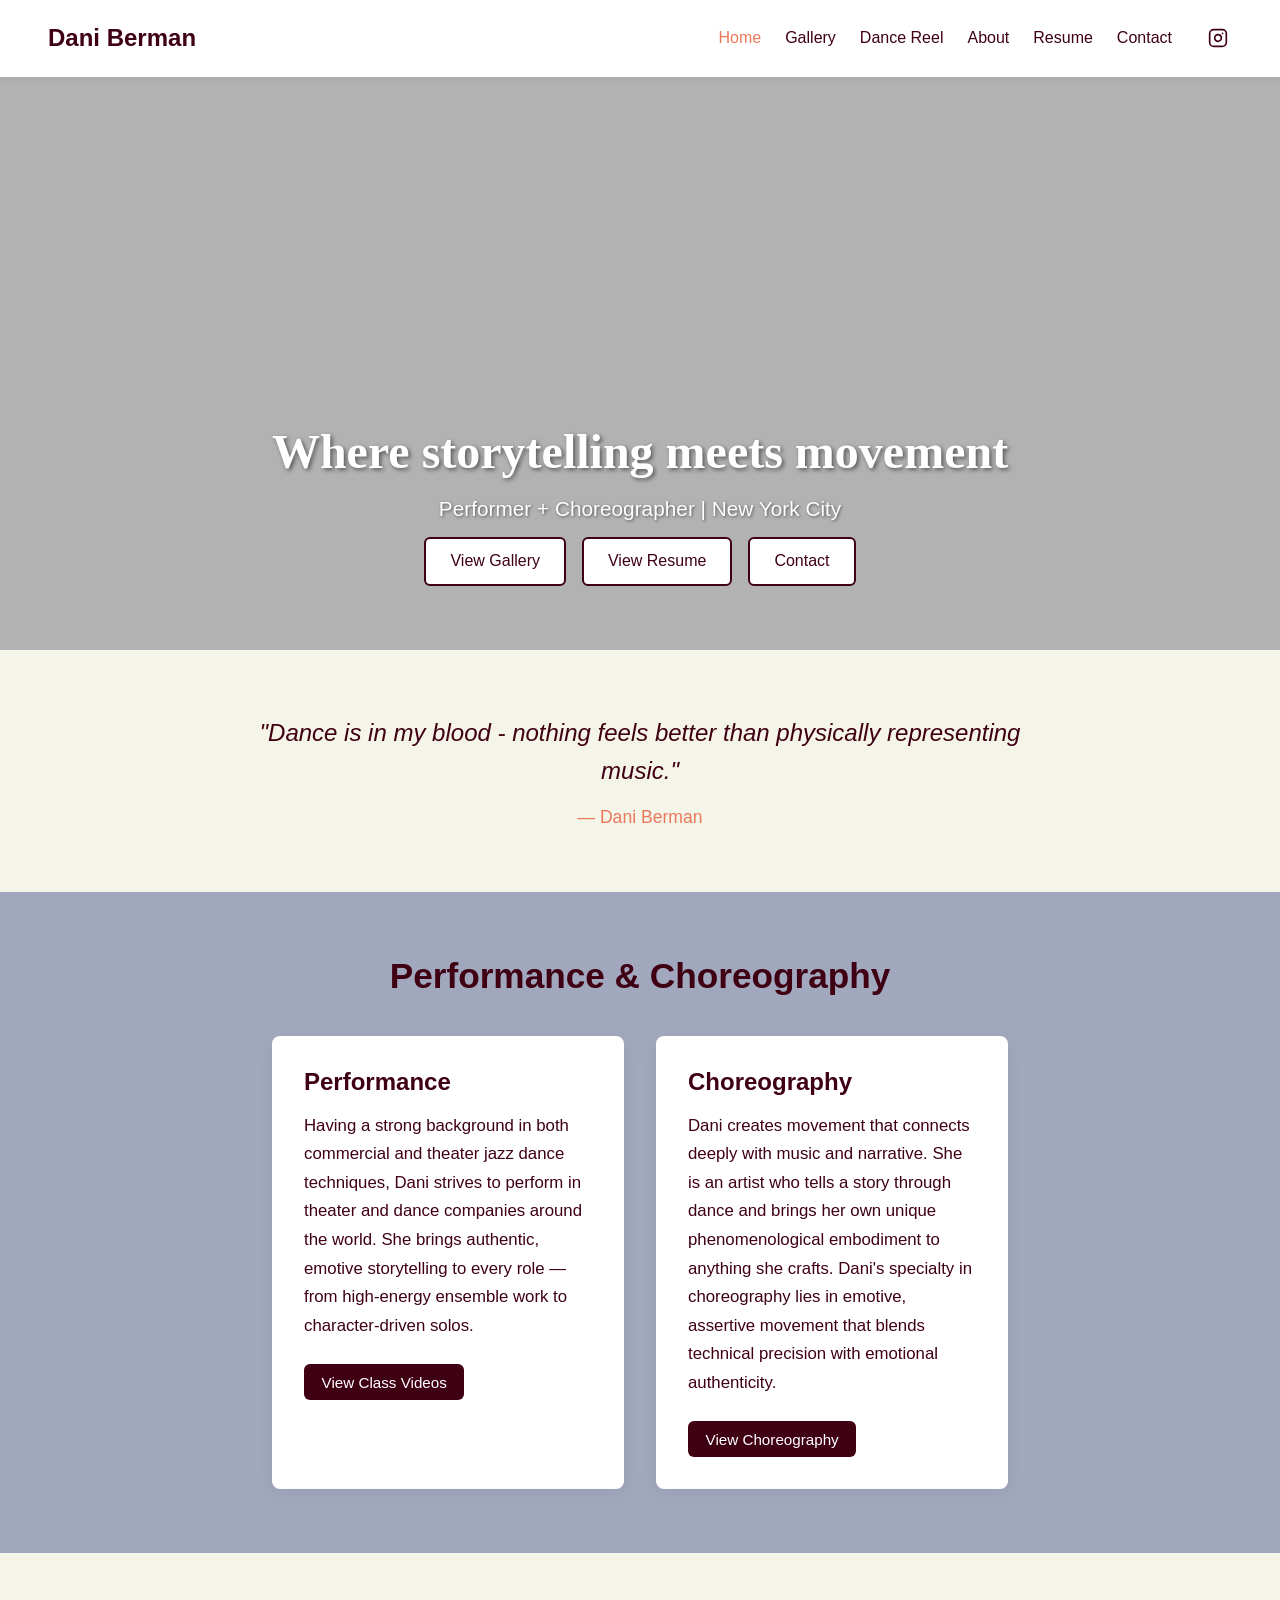
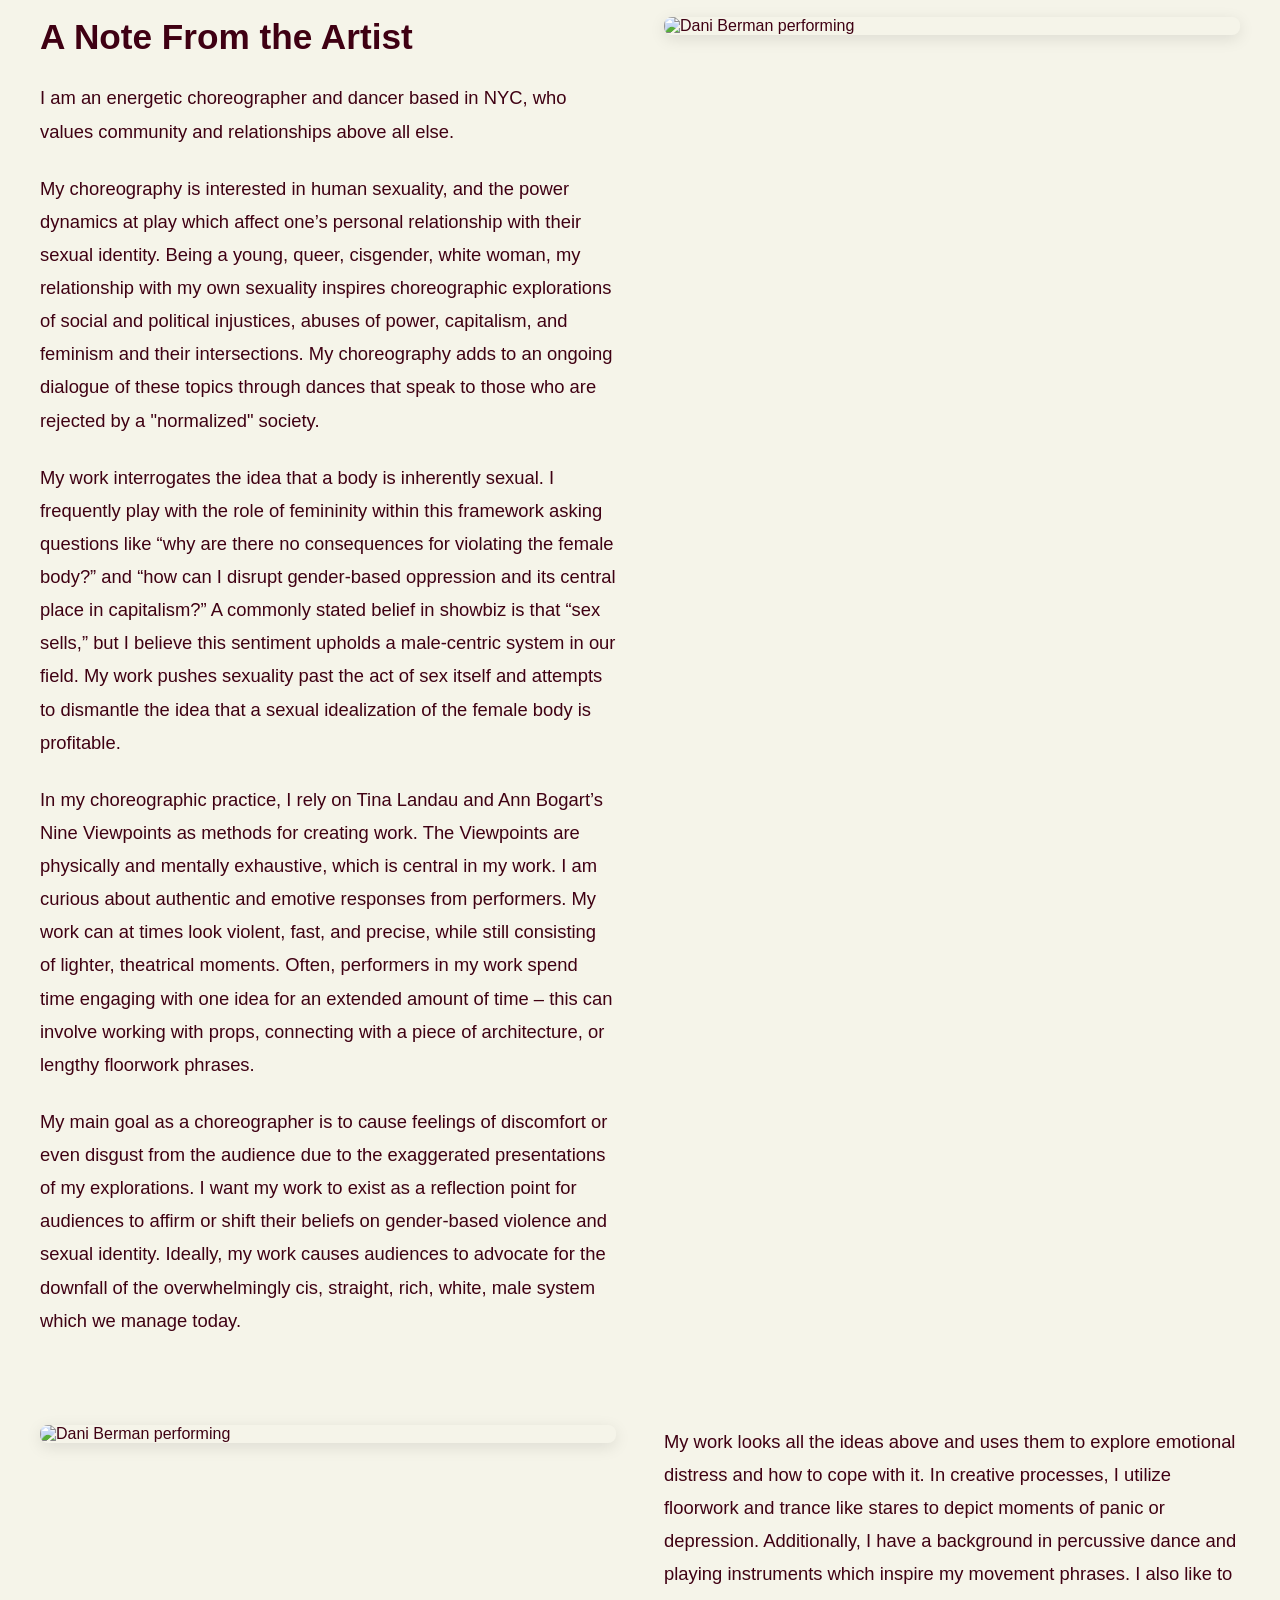
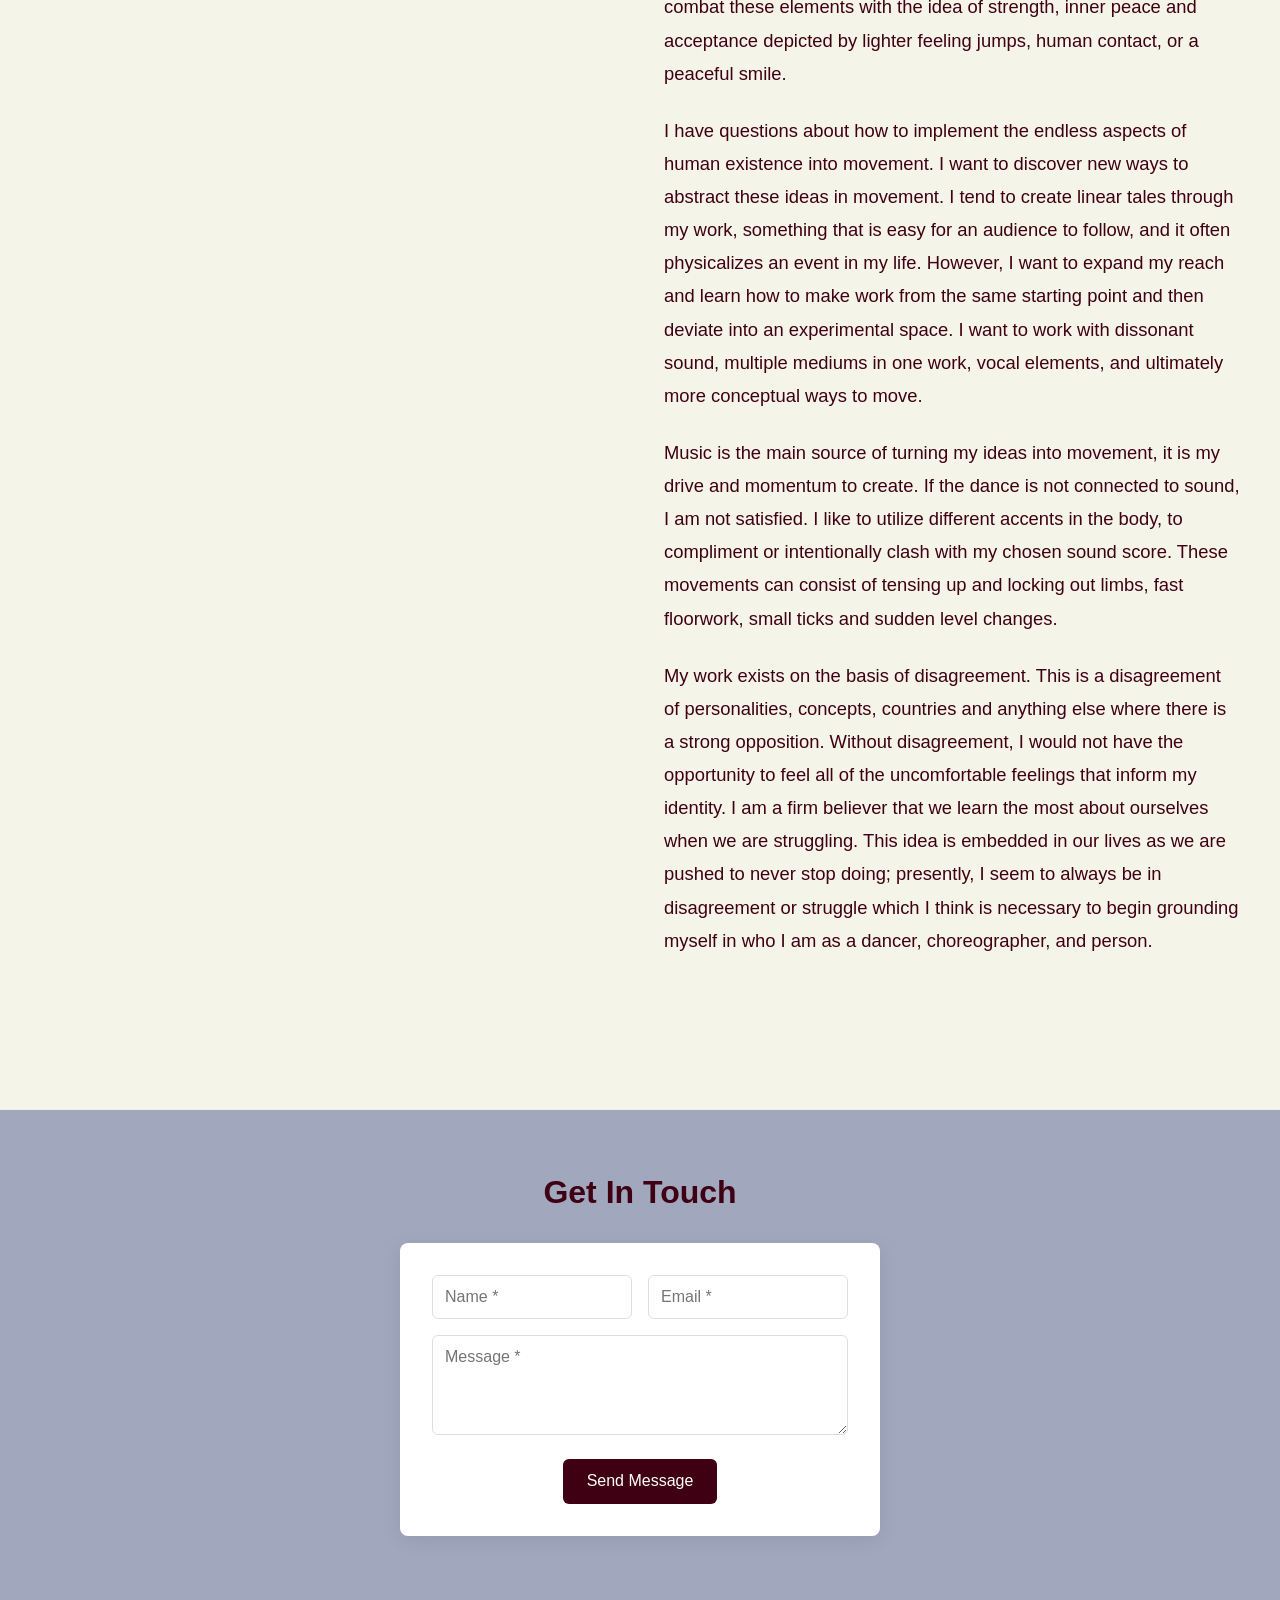
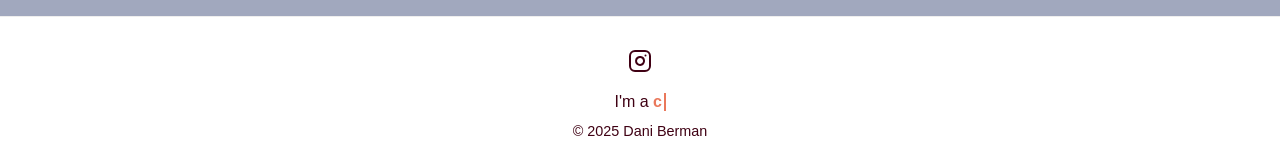
==== commit 265f02db: "Fixed 'Choreographic' spelling" ====
--- a/index.html
+++ b/index.html
@@ -70,7 +70,7 @@
         <span class="dropdown-label">Resume</span>
         <div class="dropdown-content">
           <a href="resume.html">Performance</a>
-          <a href="coreographic-resume.html">Coreographic</a>
+          <a href="choreographic-resume.html">Choreographic</a>
         </div>
       </div>
       <a href="contact.html">Contact</a>
